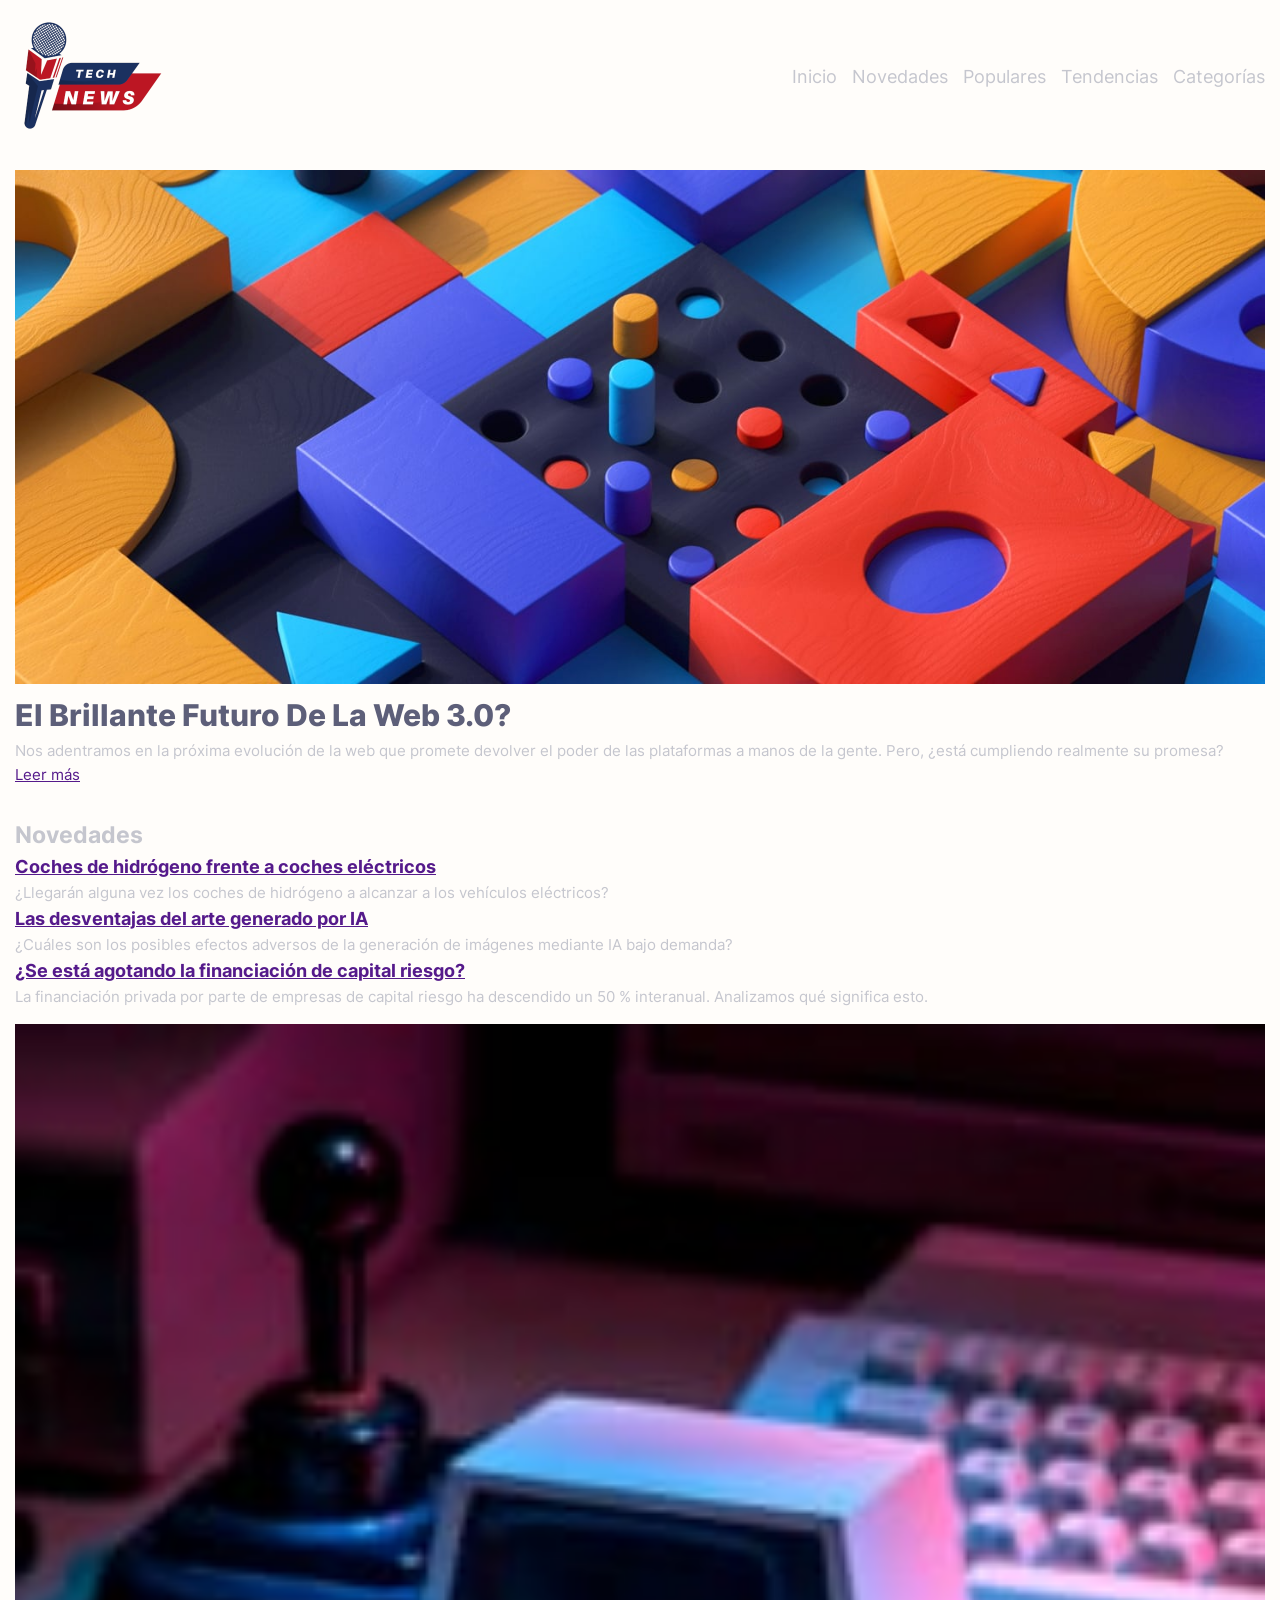
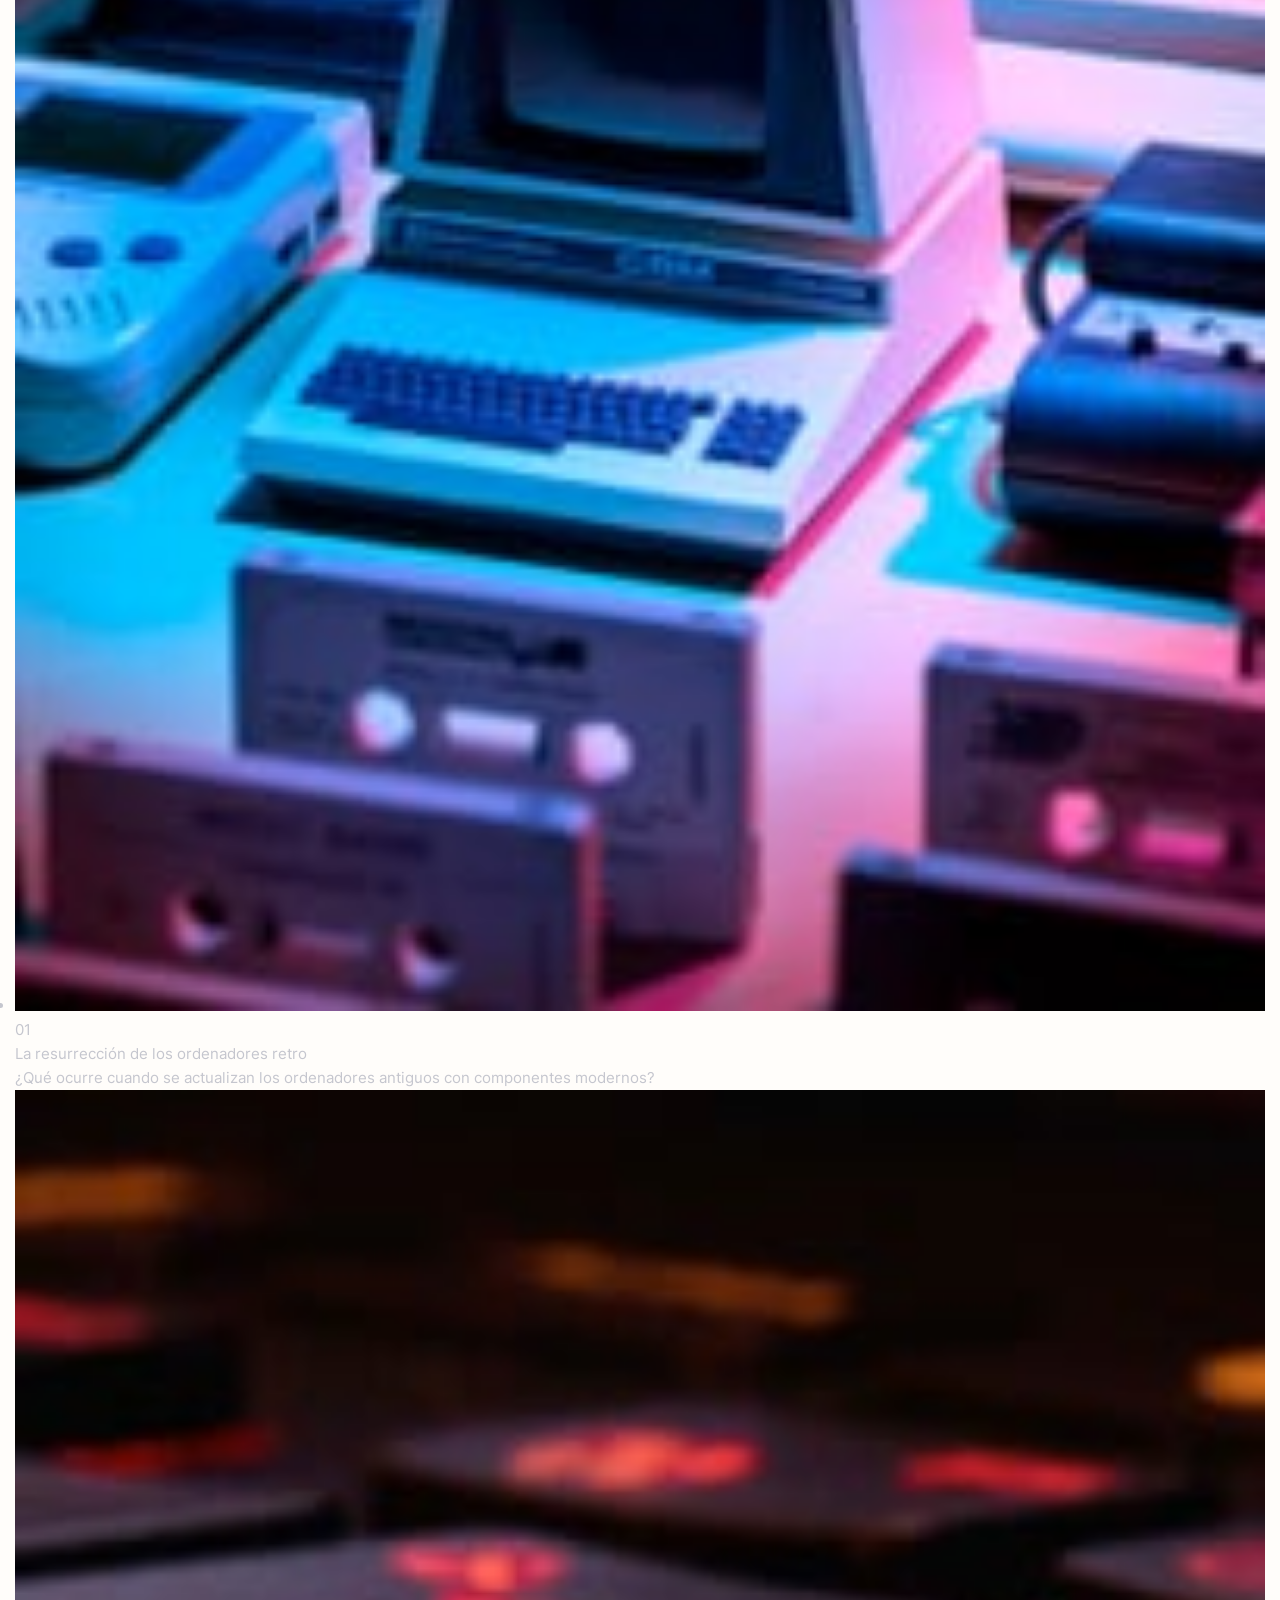
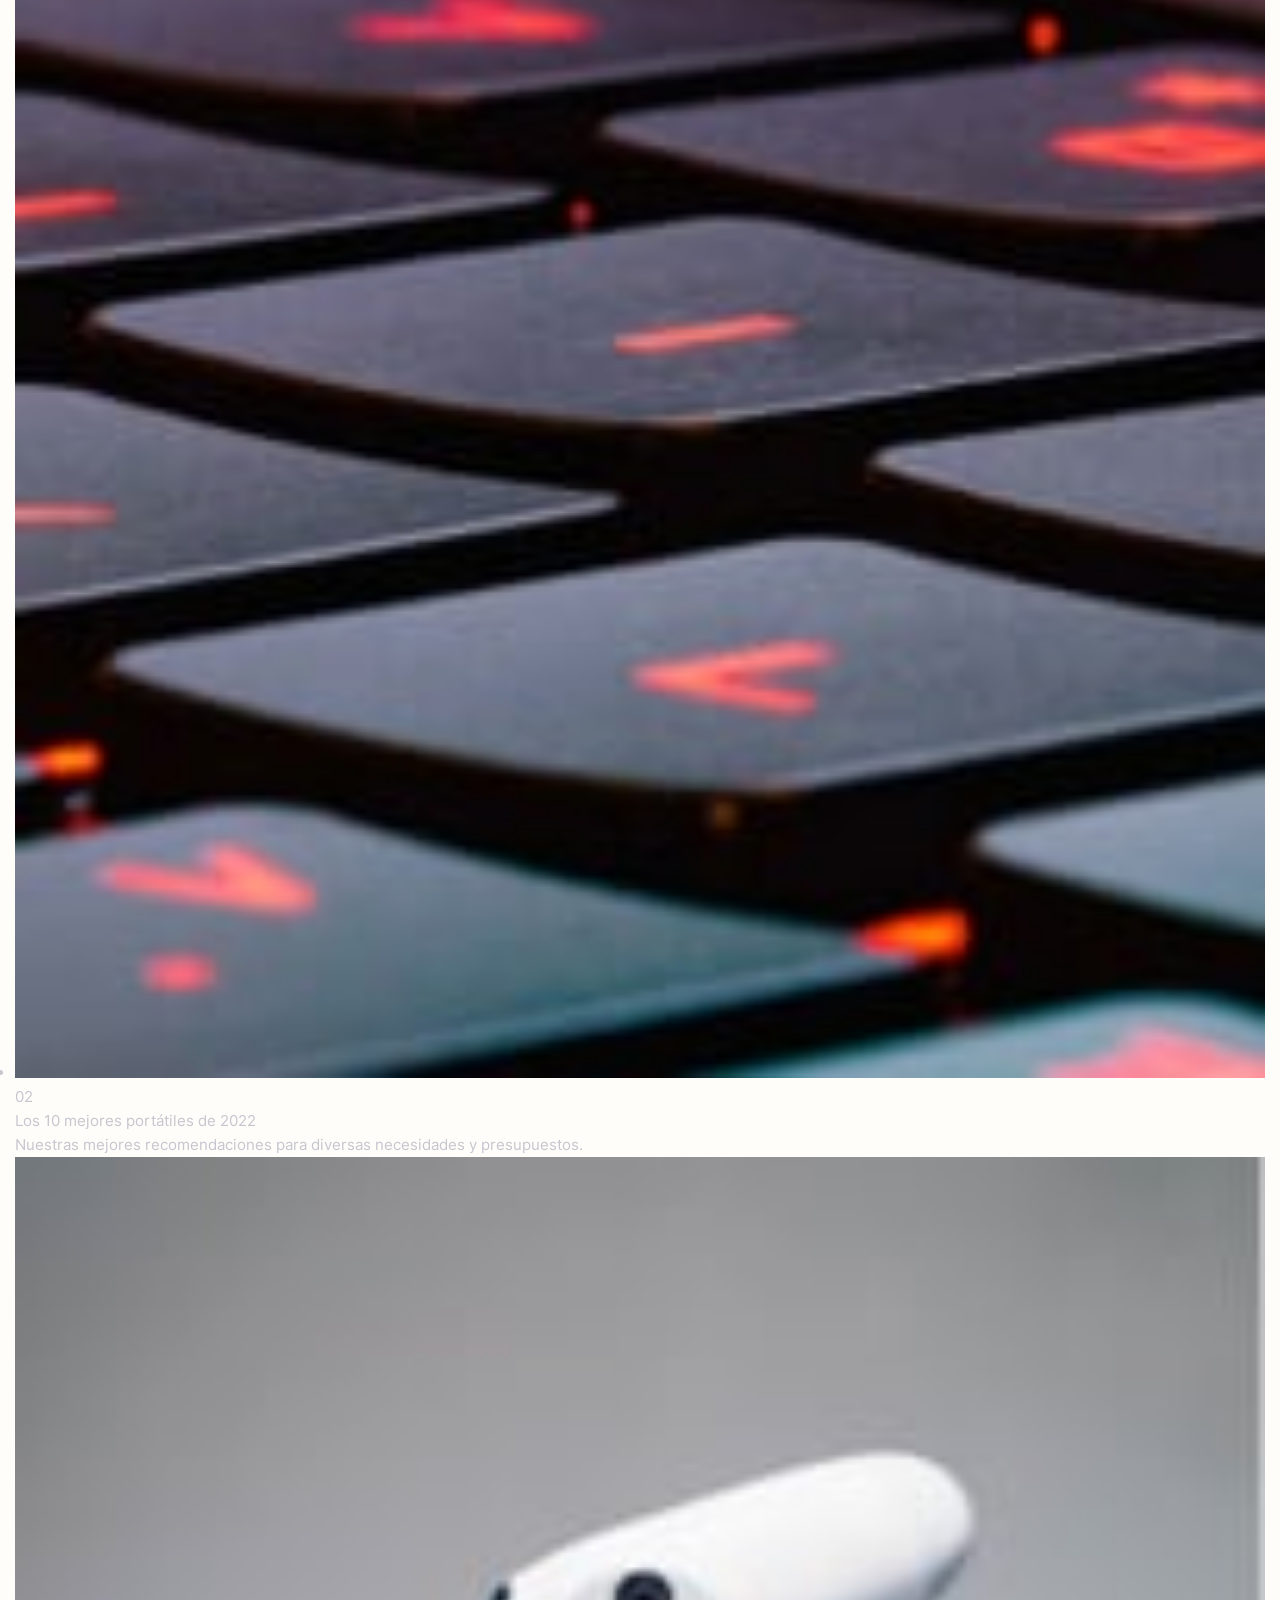
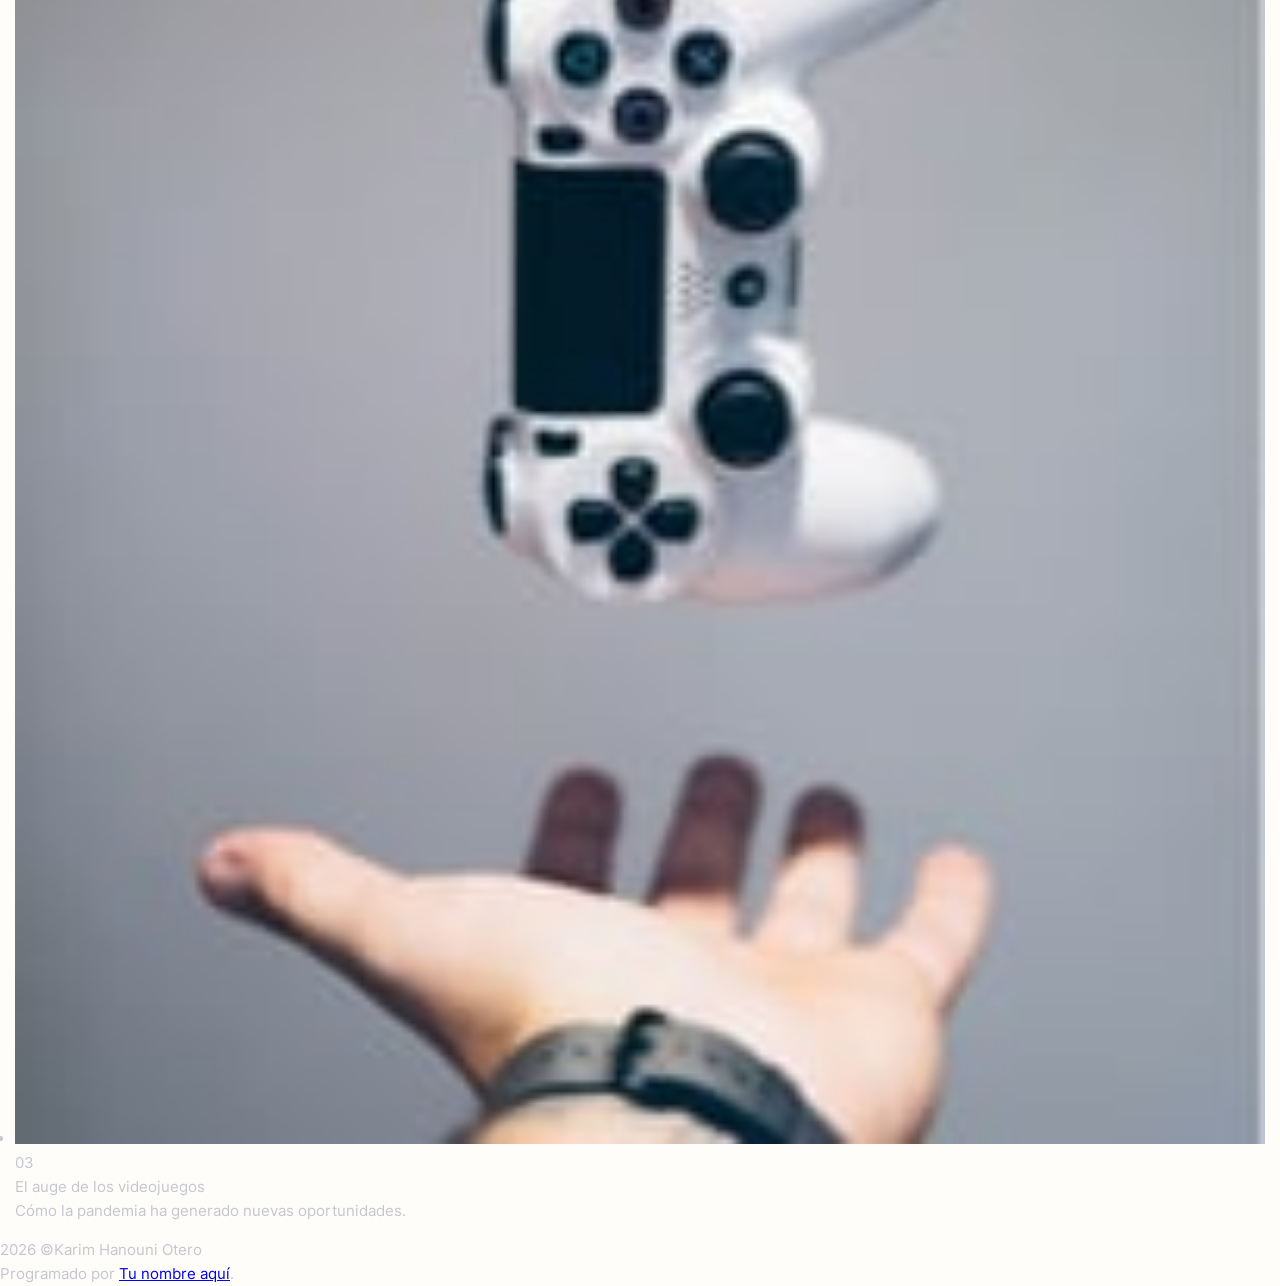
==== UD4-Hojas de estilos/UD4-texh-nws/index.html @ 6a76a01d "techNews" ====
<!DOCTYPE html>
<html lang="es">
<head>
  <meta charset="UTF-8">
  <meta name="viewport" content="width=device-width, initial-scale=1.0"> <!-- muestra el sitio correctamente según el dispositivo del usuario -->
  <link rel="icon" type="image/png" sizes="32x32" href="./assets/images/favicon-32x32.png">
  <link rel="stylesheet" href="./src/css/style.css">
  <title>Página de inicio de noticias</title>
</head>
<body>
<header>
  <a href="#" class="logo" aria-label="Enlace a la página principal">
    <img src="./assets/images/logo.png">
  </a>
  <h1>Tech News</h1>
  <nav class="menu">
    <ul>
      <li id="activa"><a href="">Inicio</a></li>
      <li><a href="">Novedades</a></li>
      <li><a href="">Populares</a></li>
      <li><a href="">Tendencias</a></li>
      <li><a href="">Categorías</a></li>
    </ul>
  </nav>
</header>

<main>
  <article id="portada">
    <figure>
      <img src="./assets/images/image-web-3-desktop.jpg" alt="">
    </figure>
    <h2>El brillante Futuro de la Web 3.0?</h2>
    <p>Nos adentramos en la próxima evolución de la web que promete devolver el poder de las plataformas a manos de la gente.
      Pero, ¿está cumpliendo realmente su promesa?</p>
    <a href="" class="btn">Leer más <span class="sr-only">acerca del brillante futuro de la web 3.0</span></a>
  </article>
  <article id="novedades">
    <h2>Novedades</h2>
    <article>
      <h3><a href="">Coches de hidrógeno frente a coches eléctricos</a></h3>
      <p>¿Llegarán alguna vez los coches de hidrógeno a alcanzar a los vehículos eléctricos?</p>
    </article>
    <article>
      <h3><a href="">Las desventajas del arte generado por IA</a></h3>
      <p>¿Cuáles son los posibles efectos adversos de la generación de imágenes mediante IA bajo demanda?</p>
    </article>
    <article>
      <h3><a href="">¿Se está agotando la financiación de capital riesgo?</a></h3>
      <p> La financiación privada por parte de empresas de capital riesgo ha descendido un 50 % interanual. Analizamos qué significa esto.</p>
    </article>
  </article>
  <article>
    <ul class="cards">
      <li class="card">
        <figure><img src="./assets/images/image-retro-pcs.jpg" alt=""></figure>
        <p class="numero">01</p>
        <p class="titulo">La resurrección de los ordenadores retro</p>
        <p>¿Qué ocurre cuando se actualizan los ordenadores antiguos con componentes modernos?</p>
      </li>
      <li class="card">
        <figure><img src="./assets/images/image-top-laptops.jpg" alt=""></figure>
        <p class="numero">02</p>
        <p class="titulo">   Los 10 mejores portátiles de 2022 </p>
        <p>Nuestras mejores recomendaciones para diversas necesidades y presupuestos.</p>
      </li>
      <li class="card">
        <figure><img src="./assets/images/image-gaming-growth.jpg" alt=""></figure>
        <p class="numero">03</p>
        <p class="titulo">  El auge de los videojuegos</p>
        <p>  Cómo la pandemia ha generado nuevas oportunidades.</p>
      </li>
    </ul>
  </article>

</main>
  <footer class="attribution">
    <p>2026 &copy;Karim Hanouni Otero</p>
     Programado por <a href="#">Tu nombre aquí</a>.
  </footer>
</body>
</html>
---- UD4-Hojas de estilos/UD4-texh-nws/src/css/style.css ----
@charset "UTF-8";
@import "./fonts.css";
*,*::before,*::after{
    margin: 0;
    padding: 0;
    box-sizing: border-box;
}

:root{
    --bg-color:#fffdfa;
    --color-texto:hsl(233, 8%, 79%);
    --color-text-secundario:hsl(236, 13%, 42%);
    --color-secundario:hsl(240, 100%, 5%);
    --color-titulo:hsl(35, 77%, 62%);
    --color-terciario: #bc1623;
    --font-family: 'inter', sans-serif;
    font: 15px/1.6 var(--font-family);
    color: var(--color-texto);
}

body{
    max-width: 100vw;
    min-height: 100vh;
    background-color: var(--bg-color);
    display: flex;
    flex-direction: column;
}

img{
    width: 100%;
    object-fit: cover;
}

.sr-only{
    position: absolute;
    left: -100vw;
}
nav ul{
    list-style: none;
}
/*  ESTILOS DEL HEADER  */
header{
    padding: 1rem;
    display: flex;
    flex-direction: row;
    justify-content: space-between;
    flex-wrap: wrap;
    align-items: center;
}

h1{
    position: absolute;
    top: -100vh;
}

.logo{
    width: 150px;
    display: inline-block;/*para que el logo nos haga caso el display no puede ser inline*/
}

.menu ul{
    display: flex;
    gap: 1rem;
    flex-wrap: wrap;
}

.menu a{
    text-decoration: none;
    color: var(--color-texto);
    font-size: 1.2rem;

}

/*  ESTILOS PARA MAIN   */

main{
    padding: 1rem;
    flex: 1;
    display: flex;
    flex-direction: column;
    gap: 1rem;
}

/*  ESTILOS PORTADA  */
#portada{
    padding-bottom: 1rem;

}

#portada h2{
    font-size: 2rem;
    font-weight: 800;
    text-transform: capitalize;
    color: var(--color-text-secundario);
}
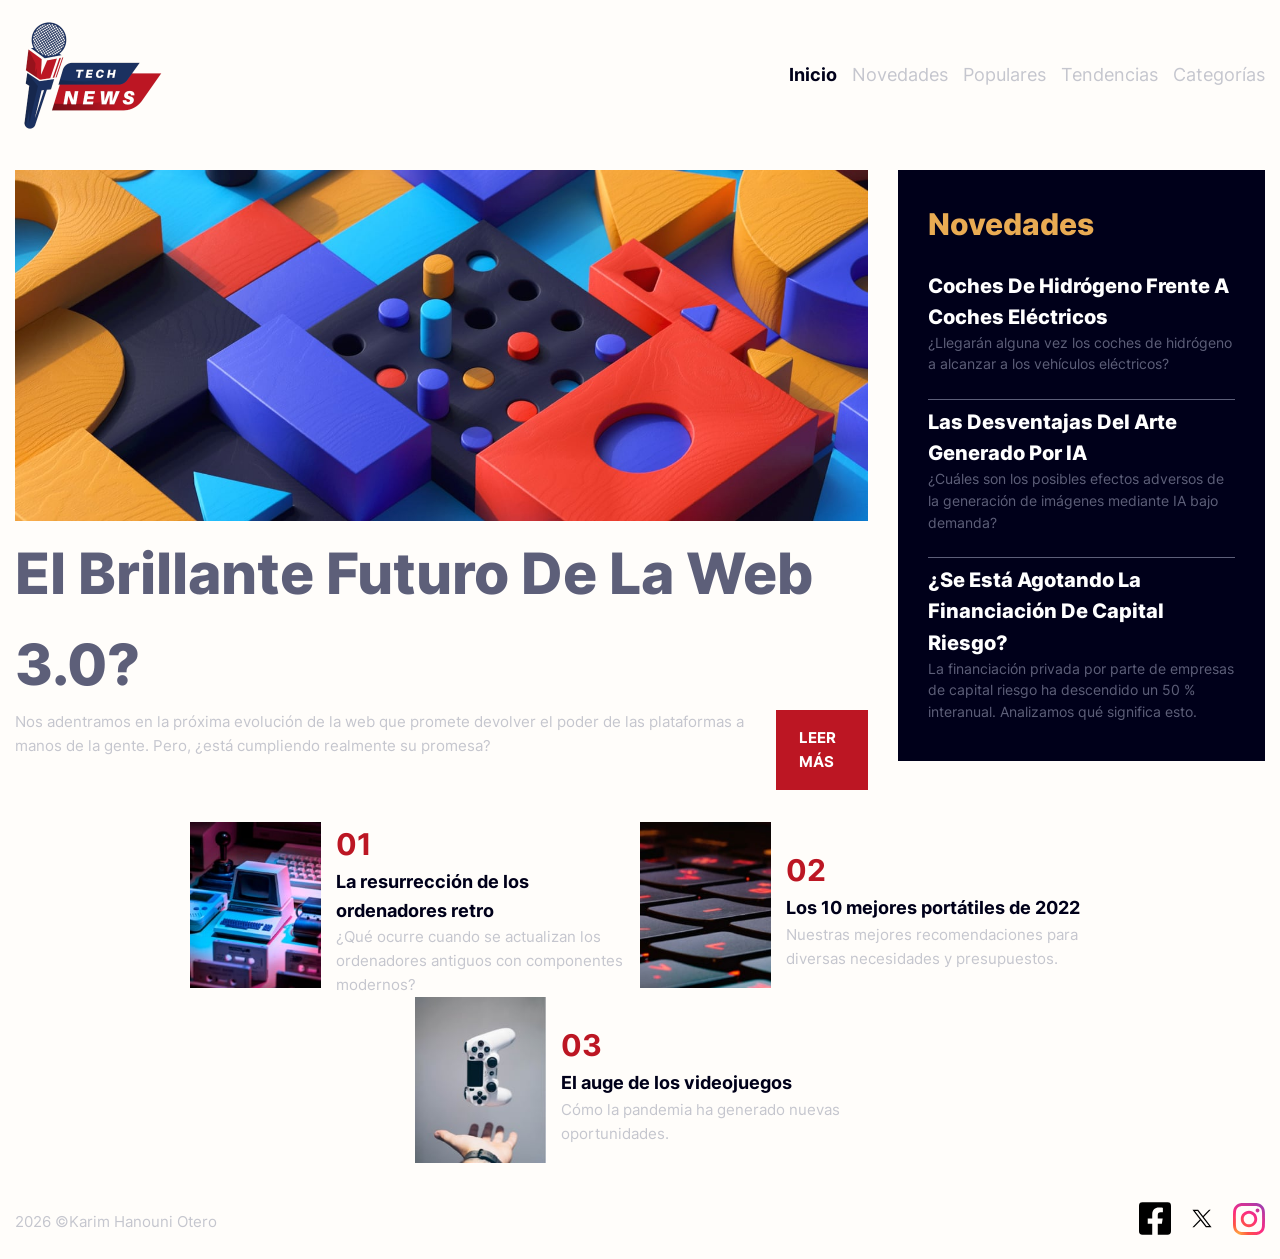
==== commit 9f0d3382: "techNews terminado!" ====
--- a/UD4-Hojas de estilos/UD4-texh-nws/index.html
+++ b/UD4-Hojas de estilos/UD4-texh-nws/index.html
@@ -25,14 +25,17 @@
 </header>
 
 <main>
+  <div class="main-cabecera">
   <article id="portada">
     <figure>
       <img src="./assets/images/image-web-3-desktop.jpg" alt="">
     </figure>
     <h2>El brillante Futuro de la Web 3.0?</h2>
-    <p>Nos adentramos en la próxima evolución de la web que promete devolver el poder de las plataformas a manos de la gente.
+    <div>
+      <p>Nos adentramos en la próxima evolución de la web que promete devolver el poder de las plataformas a manos de la gente.
       Pero, ¿está cumpliendo realmente su promesa?</p>
-    <a href="" class="btn">Leer más <span class="sr-only">acerca del brillante futuro de la web 3.0</span></a>
+      <a href="" class="btn">Leer más <span class="sr-only">acerca del brillante futuro de la web 3.0</span></a>
+    </div>
   </article>
   <article id="novedades">
     <h2>Novedades</h2>
@@ -49,25 +52,32 @@
       <p> La financiación privada por parte de empresas de capital riesgo ha descendido un 50 % interanual. Analizamos qué significa esto.</p>
     </article>
   </article>
+  </div>
   <article>
     <ul class="cards">
       <li class="card">
         <figure><img src="./assets/images/image-retro-pcs.jpg" alt=""></figure>
+        <div class="card-content">
         <p class="numero">01</p>
         <p class="titulo">La resurrección de los ordenadores retro</p>
         <p>¿Qué ocurre cuando se actualizan los ordenadores antiguos con componentes modernos?</p>
+        </div>
       </li>
       <li class="card">
         <figure><img src="./assets/images/image-top-laptops.jpg" alt=""></figure>
+        <div class="card-content">
         <p class="numero">02</p>
         <p class="titulo">   Los 10 mejores portátiles de 2022 </p>
         <p>Nuestras mejores recomendaciones para diversas necesidades y presupuestos.</p>
+        </div>
       </li>
       <li class="card">
         <figure><img src="./assets/images/image-gaming-growth.jpg" alt=""></figure>
+        <div class="card-content">
         <p class="numero">03</p>
         <p class="titulo">  El auge de los videojuegos</p>
         <p>  Cómo la pandemia ha generado nuevas oportunidades.</p>
+        </div>
       </li>
     </ul>
   </article>
@@ -75,7 +85,13 @@
 </main>
   <footer class="attribution">
     <p>2026 &copy;Karim Hanouni Otero</p>
-     Programado por <a href="#">Tu nombre aquí</a>.
+    <ul class="redes">
+      <li><a href="" class="icono"><img src="./assets/images/facebook.svg"
+                                         alt="Enlace a nuestra pagina de Facebook"></a></li>
+      <li><a href="" class="icono"><img src="./assets/images/twitter-x.svg"
+                                         alt="Enlace a nuestra página de Twiteer"></a></li>
+      <li><a href="" class="icono"><img src="./assets/images/Instagram.svg" alt="Enlace a nuestra página de Instagram"></a></li>
+    </ul>
   </footer>
 </body>
 </html>
--- a/UD4-Hojas de estilos/UD4-texh-nws/src/css/style.css
+++ b/UD4-Hojas de estilos/UD4-texh-nws/src/css/style.css
@@ -38,6 +38,69 @@
 nav ul{
     list-style: none;
 }
+
+.btn{
+    padding: 1rem 1.5rem;
+    text-decoration: none;
+    color: white;
+    background-color: var(--color-terciario);
+    border: 1px solid var(--color-terciario);
+    display: inline-block;
+    font-weight: 700;
+    text-transform: uppercase;
+}
+
+.btn:hover{
+    background-color: transparent;
+    color: var(--color-secundario);
+}
+.icono{
+    max-width: 32px;
+    display: inline-block;
+
+}
+
+/*  ---ESTILOS DE NOVEDADES---*/
+#novedades{
+    padding: 2rem;
+    background-color: var(--color-secundario);
+    color: var(--color-text-secundario);
+    display: flex;
+    flex-direction: column;
+    gap: 1rem;
+    font-size: .9rem;
+}
+
+#novedades article{
+    padding: .5rem 0;
+}
+
+#novedades h2{
+    font-size: 2rem;
+    font-weight: 800;
+    color: var(--color-titulo);
+}
+
+#novedades article h3{
+    color: var(--color-titulo);
+    font-size: 1.3rem;
+    text-transform:capitalize;
+    font-weight: 800;
+}
+
+#novedades article h3 a{
+    color: white;
+    text-decoration: none;
+}
+#novedades article h3 a:hover{
+    color: var(--color-titulo);
+}
+#novedades article h3 a:focus{
+    border-bottom: var(--color-titulo);
+}
+#novedades article:not(:first-of-type) {
+    border-top: 1px solid;
+}
 /*  ESTILOS DEL HEADER  */
 header{
     padding: 1rem;
@@ -68,14 +131,34 @@
     text-decoration: none;
     color: var(--color-texto);
     font-size: 1.2rem;
-
-}
-
+    display: flex;
+    flex-direction: column;
+}
+.menu #activa a{
+    font-weight: 700;
+    color: var(--color-secundario);
+}
+
+.menu a::after{
+    content: "";
+    width: 0;
+    height: 4px;
+
+}
+
+.menu a:hover::after{
+    content: "";
+    width: 100%;
+    height: 4px;
+    border-radius: 20px;
+    background-color: var(--color-terciario);
+
+}
 /*  ESTILOS PARA MAIN   */
 
 main{
     padding: 1rem;
-    flex: 1;
+    flex: 1;/*tamanho de crecimiento*/
     display: flex;
     flex-direction: column;
     gap: 1rem;
@@ -92,4 +175,107 @@
     font-weight: 800;
     text-transform: capitalize;
     color: var(--color-text-secundario);
+}
+
+/*ESTILOS DE LAS CARDS*/
+
+.cards{
+    display: flex;
+    justify-content: center;
+    flex-wrap: wrap;
+}
+
+.card{
+    align-items:center;
+    justify-content: center;
+    max-width: 450px;
+    display: flex;
+    gap: 1rem;
+}
+
+.card figure{
+    /*max-width: 200px;
+    max-height: 254px;*/
+    width: 30%;
+    overflow: hidden;
+
+}
+
+.card-content{
+    /*max-width: calc(450px - 200px - 1rem);*/
+    width: 70%;
+
+}
+
+.card .numero{
+    color: var(--color-terciario);
+    font-size: 2rem;
+    font-weight: 700;
+}
+
+.card .titulo{
+    font-size: 1.2rem;
+    font-weight: 700;
+    color: var(--color-secundario);
+}
+
+/*  ESTILOS FOOTER  */
+
+footer{
+    display: flex;
+    align-items: center;
+    flex-direction: column-reverse;
+}
+
+.redes{
+    display: flex;
+    align-items: center;
+    list-style: none;
+    gap: 1rem;
+}
+
+/*  ESTILOS MEDIA QUERIES   */
+
+@media screen and (min-width: 1024px){
+    body{
+        max-width: 1440px;
+        margin: 0 auto;/*para centrar horizontalmente*/
+    }
+
+    .main-cabecera{
+        display: flex;
+        align-items: flex-start;
+        gap: 2rem;
+    }
+    #portada{
+        width: 70%;
+
+    }
+
+    #portada > div{
+        display: flex;
+        gap: 2rem;
+    }
+
+    #portada h2{
+        font-size: 3.8rem;
+    }
+    #portada div > div{
+        display: flex;
+        flex-direction: column;
+        gap: 1rem;
+    }
+    #portada div > div .btn{
+        align-self: center;
+    }
+    #novedades{
+        width: 30%;
+    }
+
+    footer{
+        padding: 1rem;
+        flex-direction: row;
+        justify-content: space-between;
+    }
+
 }
